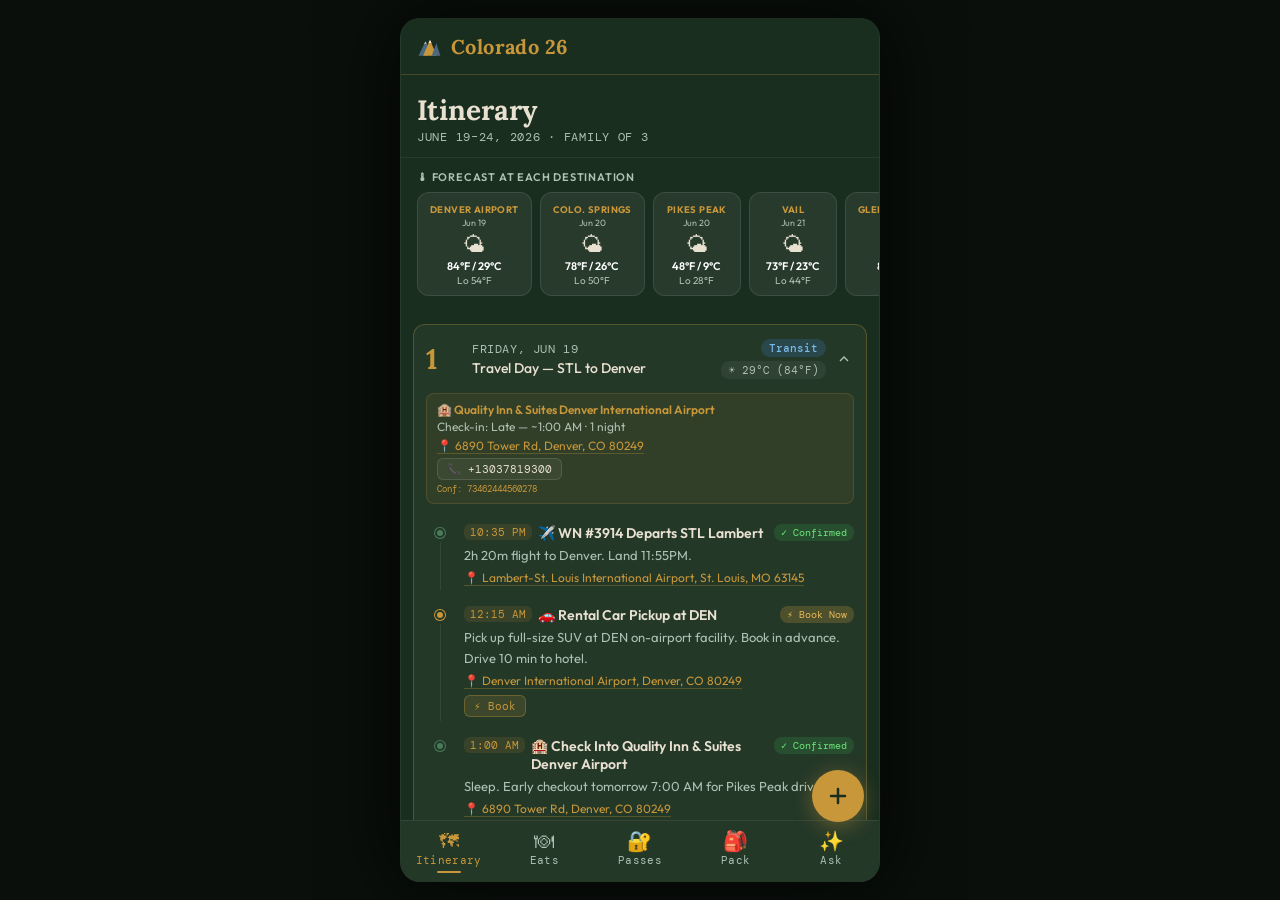
==== docs/index.html @ 9111263e "fix: Ask send, FAB on Ask tab, destination weather strip - setupAskEventListeners: replace null ask-" ====
<!DOCTYPE html>
<html lang="en">
<head>
  <meta charset="UTF-8">
  <meta name="viewport" content="width=device-width, initial-scale=1.0, maximum-scale=1.0, user-scalable=no">
  <meta name="apple-mobile-web-app-capable" content="yes">
  <meta name="apple-mobile-web-app-status-bar-style" content="black-translucent">
  <meta name="apple-mobile-web-app-title" content="Colorado 26">
  <link rel="apple-touch-icon" href="./icons/icon-192.png">
  <meta name="application-name" content="Colorado 26">
  <meta name="mobile-web-app-capable" content="yes">
  <meta name="theme-color" content="#1a2e1f">
  <meta name="description" content="Colorado Family Trip 2026 — June 19-24">
  <link rel="manifest" href="./manifest.json">
  <link rel="icon" type="image/svg+xml" href="./icons/icon.svg">
  <link rel="preconnect" href="https://fonts.googleapis.com">
  <link rel="preconnect" href="https://fonts.gstatic.com" crossorigin>
  <link href="https://fonts.googleapis.com/css2?family=Lora:ital,wght@0,600;0,700;1,400&family=DM+Mono:ital,wght@0,400;0,500;1,400;1,500&family=Outfit:wght@300;400;500;600;700&display=swap" rel="stylesheet">
  <link rel="stylesheet" href="./styles.css">
  <title>Colorado 26</title>
</head>
<body>
  <div id="app">
    <!-- Header -->
    <header class="app-header">
      <div class="header-inner">
        <div class="header-brand">
          <svg width="26" height="22" viewBox="0 0 512 420" fill="none" xmlns="http://www.w3.org/2000/svg">
            <polygon points="30,400 165,120 260,280 200,400" fill="#4a6880"/>
            <polygon points="120,400 256,90 390,400" fill="#c8973a"/>
            <polygon points="290,400 380,155 460,400" fill="#4a6880"/>
            <polygon points="256,90 224,155 256,145 288,155" fill="#f5efe3"/>
            <polygon points="165,120 140,170 165,160 192,170" fill="#f5efe3" opacity="0.8"/>
          </svg>
          <span class="header-title">Colorado 26</span>
        </div>
        <div id="offline-indicator" class="offline-pill hidden">📡 Offline</div>
      </div>
    </header>

    <!-- Tab Panels -->
    <main class="main-content" id="main-content">
      <!-- Tab: Itinerary -->
      <section id="tab-itinerary" class="tab-panel active" role="tabpanel">
        <div class="tab-hero">
          <h1 class="tab-hero-title">Itinerary</h1>
          <p class="tab-hero-sub">June 19–24, 2026 · Family of 3</p>
        </div>
        <!-- Destination Weather Strip -->
        <div class="weather-strip-wrap">
          <p class="weather-strip-label">🌡 Forecast at Each Destination</p>
          <div class="weather-strip" id="weather-strip"></div>
        </div>
        <div id="itinerary-days" class="days-list"></div>
      </section>

      <!-- Tab: Eats & Activities -->
      <section id="tab-eats" class="tab-panel" role="tabpanel">
        <div class="tab-hero">
          <h1 class="tab-hero-title">Eats & Activities</h1>
          <p class="tab-hero-sub">Curated for vegetarian · Family of 3</p>
        </div>

        <!-- Sub-tab toggle -->
        <div class="subtab-bar">
          <button class="subtab-btn active" data-subtab="restaurants">🍽 Restaurants</button>
          <button class="subtab-btn" data-subtab="activities">🥾 Activities</button>
        </div>

        <!-- Sub-panel: Restaurants -->
        <div id="subtab-restaurants" class="subtab-panel">
          <div class="eats-controls">
            <div class="search-bar-wrap">
              <input type="search" id="eats-search" class="search-input" placeholder="Search restaurants…" autocomplete="off" autocorrect="off" spellcheck="false">
              <svg class="search-icon" width="16" height="16" viewBox="0 0 24 24" fill="none" stroke="currentColor" stroke-width="2"><circle cx="11" cy="11" r="8"/><path d="m21 21-4.35-4.35"/></svg>
            </div>
            <div class="filter-row" id="cuisine-filters">
              <button class="filter-chip active" data-filter="all">All</button>
              <button class="filter-chip" data-filter="indian">🍛 Indian</button>
              <button class="filter-chip" data-filter="mexican">🌮 Mexican</button>
              <button class="filter-chip" data-filter="pizza">🍕 Pizza/Italian</button>
              <button class="filter-chip" data-filter="thai">🍜 Thai</button>
              <button class="filter-chip" data-filter="cafe">☕ Cafes</button>
              <button class="filter-chip" data-filter="veg">🥗 Vegetarian</button>
            </div>
            <div class="filter-row" id="location-filters">
              <button class="filter-chip active" data-loc="all">All Locations</button>
              <button class="filter-chip" data-loc="denver">Denver</button>
              <button class="filter-chip" data-loc="csprings">Colo Springs</button>
              <button class="filter-chip" data-loc="glenwood">Glenwood</button>
              <button class="filter-chip" data-loc="aspen">Aspen</button>
              <button class="filter-chip" data-loc="vail">Vail</button>
              <button class="filter-chip" data-loc="closest">📍 Closest First</button>
            </div>
          </div>
          <div id="eats-list" class="eats-list"></div>
        </div>

        <!-- Sub-panel: Activities -->
        <div id="subtab-activities" class="subtab-panel hidden">
          <div class="eats-controls">
            <div class="search-bar-wrap">
              <input type="search" id="acts-search" class="search-input" placeholder="Search activities…" autocomplete="off" autocorrect="off" spellcheck="false">
              <svg class="search-icon" width="16" height="16" viewBox="0 0 24 24" fill="none" stroke="currentColor" stroke-width="2"><circle cx="11" cy="11" r="8"/><path d="m21 21-4.35-4.35"/></svg>
            </div>
            <div class="filter-row" id="acts-type-filters">
              <button class="filter-chip active" data-atype="all">All</button>
              <button class="filter-chip" data-atype="free">🆓 Free</button>
              <button class="filter-chip" data-atype="family">👨‍👩‍👧 Family</button>
              <button class="filter-chip" data-atype="hiking">🥾 Hiking</button>
              <button class="filter-chip" data-atype="water">💧 Water</button>
              <button class="filter-chip" data-atype="scenic">🏔 Scenic</button>
              <button class="filter-chip" data-atype="must-do">⭐ Must-Do</button>
            </div>
            <div class="filter-row" id="acts-loc-filters">
              <button class="filter-chip active" data-aloc="all">All Locations</button>
              <button class="filter-chip" data-aloc="denver">Denver</button>
              <button class="filter-chip" data-aloc="csprings">Colo Springs</button>
              <button class="filter-chip" data-aloc="glenwood">Glenwood</button>
              <button class="filter-chip" data-aloc="aspen">Aspen</button>
              <button class="filter-chip" data-aloc="vail">Vail</button>
            </div>
          </div>
          <div id="acts-list" class="eats-list"></div>
        </div>
      </section>

      <!-- Tab: Reservations -->
      <section id="tab-reservations" class="tab-panel" role="tabpanel">
        <div id="res-auth-screen" class="auth-screen">
          <div class="auth-card">
            <div class="auth-icon">🔐</div>
            <h2 class="auth-title">Passes & Reservations</h2>
            <p class="auth-sub">Protected with Face ID or PIN</p>
            <button id="btn-faceid" class="btn-auth btn-primary">
              <span class="btn-icon">👁</span> Unlock with Face ID
            </button>
            <button id="btn-show-pin" class="btn-auth btn-secondary">Use PIN instead</button>
          </div>
        </div>

        <div id="res-setup-screen" class="auth-screen hidden">
          <div class="auth-card">
            <div class="auth-icon">🔑</div>
            <h2 class="auth-title">Set Up Access</h2>
            <p class="auth-sub">Choose how to protect your reservations</p>
            <button id="btn-setup-faceid" class="btn-auth btn-primary">
              <span class="btn-icon">👁</span> Set Up Face ID / Biometrics
            </button>
            <div class="pin-setup-section">
              <p class="auth-sub" style="margin-top:16px">Or set a 6-digit PIN:</p>
              <div class="pin-display" id="setup-pin-display">
                <span class="pin-dot" data-i="0"></span>
                <span class="pin-dot" data-i="1"></span>
                <span class="pin-dot" data-i="2"></span>
                <span class="pin-dot" data-i="3"></span>
                <span class="pin-dot" data-i="4"></span>
                <span class="pin-dot" data-i="5"></span>
              </div>
              <div class="pin-pad" id="setup-pin-pad"></div>
            </div>
          </div>
        </div>

        <div id="res-pin-screen" class="auth-screen hidden">
          <div class="auth-card">
            <div class="auth-icon">🔢</div>
            <h2 class="auth-title">Enter PIN</h2>
            <p class="auth-sub" id="pin-error-msg"></p>
            <div class="pin-display" id="auth-pin-display">
              <span class="pin-dot" data-i="0"></span>
              <span class="pin-dot" data-i="1"></span>
              <span class="pin-dot" data-i="2"></span>
              <span class="pin-dot" data-i="3"></span>
              <span class="pin-dot" data-i="4"></span>
              <span class="pin-dot" data-i="5"></span>
            </div>
            <div class="pin-pad" id="auth-pin-pad"></div>
          </div>
        </div>

        <div id="res-content" class="hidden">
          <div class="tab-hero">
            <h1 class="tab-hero-title">Passes & Reservations</h1>
            <p class="tab-hero-sub">Tap a card to view · Tap 🔒 to lock</p>
          </div>
          <div class="res-header-actions">
            <button id="btn-lock" class="btn-lock">🔒 Lock</button>
          </div>
          <div id="reservations-list" class="res-list"></div>
        </div>
      </section>

      <!-- Tab: Ask (AI Trip Assistant) -->
      <section id="tab-ask" class="tab-panel" role="tabpanel">

        <!-- Chat Interface -->
        <div id="ask-chat" class="ask-chat" hidden>
          <div class="ask-chat-header">
            <div id="ask-context-pill" class="ask-context-pill"></div>
            <div class="ask-chat-actions">
              <button id="ask-clear-btn" class="ask-icon-btn" aria-label="Clear chat" title="Clear conversation">🗑</button>
            </div>
          </div>
          <div id="ask-messages" class="ask-messages" role="log" aria-live="polite" aria-label="Chat messages"></div>
          <div id="ask-suggestions" class="ask-suggestions"></div>
          <div class="ask-input-bar">
            <textarea
              id="ask-input"
              class="ask-textarea"
              placeholder="Ask anything about the trip…"
              rows="1"
              maxlength="500"
              aria-label="Message input"
            ></textarea>
            <button id="ask-send-btn" class="ask-send-btn" aria-label="Send message" disabled>
              <span class="ask-send-icon">↑</span>
            </button>
          </div>
        </div>
      </section>

      <!-- Tab: Packing -->
      <section id="tab-pack" class="tab-panel" role="tabpanel">
        <div class="tab-hero">
          <h1 class="tab-hero-title">Pack</h1>
          <p class="tab-hero-sub">Interactive packing checklist</p>
        </div>
        <div class="pack-progress-wrap">
          <div class="pack-progress-bar">
            <div class="pack-progress-fill" id="pack-progress-fill"></div>
          </div>
          <div class="pack-progress-label">
            <span id="pack-count">0</span> / <span id="pack-total">0</span> packed
            <button id="btn-reset-pack" class="btn-reset">Reset All</button>
          </div>
        </div>
        <div id="pack-categories" class="pack-categories"></div>
      </section>
    </main>

    <!-- Bottom Navigation -->
    <nav class="bottom-nav" role="navigation">
      <button class="nav-item active" data-tab="itinerary">
        <span class="nav-icon">🗺</span>
        <span class="nav-label">Itinerary</span>
      </button>
      <button class="nav-item" data-tab="eats">
        <span class="nav-icon">🍽</span>
        <span class="nav-label">Eats</span>
      </button>
      <button class="nav-item" data-tab="reservations">
        <span class="nav-icon">🔐</span>
        <span class="nav-label">Passes</span>
      </button>
      <button class="nav-item" data-tab="pack">
        <span class="nav-icon">🎒</span>
        <span class="nav-label">Pack</span>
      </button>
      <button class="nav-item" data-tab="ask">
        <span class="nav-icon">✨</span>
        <span class="nav-label">Ask</span>
      </button>
    </nav>

    <!-- FAB -->
    <button class="fab" id="fab-btn" aria-label="Add item">
      <svg width="24" height="24" viewBox="0 0 24 24" fill="none" stroke="currentColor" stroke-width="2.5" stroke-linecap="round"><line x1="12" y1="5" x2="12" y2="19"/><line x1="5" y1="12" x2="19" y2="12"/></svg>
    </button>
  </div>

  <!-- Modal: Add to Itinerary -->
  <div id="modal-add-itinerary" class="modal-overlay hidden" role="dialog" aria-modal="true">
    <div class="modal-sheet">
      <div class="modal-handle"></div>
      <h3 class="modal-title">Add to Itinerary</h3>
      <form id="form-add-itinerary" class="modal-form">
        <label class="form-label">Day
          <select class="form-input" id="add-day" required>
            <option value="1">Day 1 — Fri Jun 19</option>
            <option value="2">Day 2 — Sat Jun 20</option>
            <option value="3">Day 3 — Sun Jun 21</option>
            <option value="4">Day 4 — Mon Jun 22</option>
            <option value="5">Day 5 — Tue Jun 23</option>
            <option value="6">Day 6 — Wed Jun 24</option>
          </select>
        </label>
        <label class="form-label">Time
          <input type="time" class="form-input" id="add-time" required>
        </label>
        <label class="form-label">Activity Name
          <input type="text" class="form-input" id="add-title" placeholder="What are you doing?" required>
        </label>
        <label class="form-label">Description
          <textarea class="form-input" id="add-description" rows="2" placeholder="Details…"></textarea>
        </label>
        <label class="form-label">Address
          <input type="text" class="form-input" id="add-address" placeholder="Street, City, State">
        </label>
        <label class="form-label">Notes
          <input type="text" class="form-input" id="add-notes" placeholder="Tips, reminders…">
        </label>
        <label class="form-label">Status
          <select class="form-input" id="add-status">
            <option value="optional">Optional</option>
            <option value="confirmed">Confirmed</option>
            <option value="book-now">Book Now</option>
            <option value="free">Free Entry</option>
          </select>
        </label>
        <div class="form-actions">
          <button type="button" class="btn-cancel" id="btn-cancel-itinerary">Cancel</button>
          <button type="submit" class="btn-save">Add</button>
        </div>
      </form>
    </div>
  </div>

  <!-- Modal: Add to Eats -->
  <div id="modal-add-eats" class="modal-overlay hidden" role="dialog" aria-modal="true">
    <div class="modal-sheet">
      <div class="modal-handle"></div>
      <h3 class="modal-title">Add Restaurant or Activity</h3>
      <form id="form-add-eats" class="modal-form">
        <label class="form-label">Name
          <input type="text" class="form-input" id="eats-add-name" placeholder="Restaurant or activity name" required>
        </label>
        <label class="form-label">Type
          <select class="form-input" id="eats-add-type">
            <option value="restaurant">Restaurant</option>
            <option value="activity">Activity</option>
          </select>
        </label>
        <label class="form-label">Location / City
          <input type="text" class="form-input" id="eats-add-location" placeholder="e.g. Glenwood Springs">
        </label>
        <label class="form-label">Address
          <input type="text" class="form-input" id="eats-add-address" placeholder="Street address">
        </label>
        <label class="form-label">Note
          <textarea class="form-input" id="eats-add-note" rows="2" placeholder="What to order, tips…"></textarea>
        </label>
        <div class="form-actions">
          <button type="button" class="btn-cancel" id="btn-cancel-eats">Cancel</button>
          <button type="submit" class="btn-save">Add</button>
        </div>
      </form>
    </div>
  </div>

  <!-- Modal: Image Lightbox -->
  <div id="modal-lightbox" class="modal-overlay hidden" role="dialog" aria-modal="true">
    <div class="lightbox-inner">
      <button id="btn-close-lightbox" class="lightbox-close">✕</button>
      <img id="lightbox-img" src="" alt="Reservation confirmation" class="lightbox-img">
    </div>
  </div>

  <!-- Modal: PDF Ticket Viewer -->
  <div id="modal-pdf" class="modal-overlay hidden" role="dialog" aria-modal="true">
    <div class="lightbox-inner">
      <button id="btn-close-pdf" class="pdf-viewer-close">✕ Close &amp; return to app</button>
      <a id="pdf-frame-fallback" href="" target="_blank" rel="noopener" class="pdf-viewer-fallback">Open in browser ↗</a>
      <iframe id="pdf-frame" src="" class="pdf-frame" title="Ticket document"></iframe>
    </div>
  </div>

  <script src="./app.js"></script>
  <script>
    if ('serviceWorker' in navigator) {
      navigator.serviceWorker.register('./sw.js').catch(err => console.warn('SW:', err));
    }
  </script>
</body>
</html>
---- docs/styles.css ----
/* ── Design Tokens ── */
:root {
  --pine:      #1a2e1f;
  --pine2:     #243828;
  --forest:    #2e5235;
  --sage:      #4a7c5a;
  --gold:      #c8973a;
  --gold2:     #e8b85a;
  --cream:     #f5efe3;
  --warm:      #ede4d4;
  --mist:      #d4c9b4;
  --stone:     #a89c84;
  --red-flag:  #b84a35;
  --sky:       #3a6e9e;
  --text-dark: #1e1810;
  --text-lite: #e8e0d0;
  --sub-dark:  #847859;
  --sub-lite:  #aec1b3;

  --safe-t: env(safe-area-inset-top,    0px);
  --safe-b: env(safe-area-inset-bottom, 0px);
  --safe-l: env(safe-area-inset-left,   0px);
  --safe-r: env(safe-area-inset-right,  0px);

  --header-h: 56px;
  --nav-h: 62px;
  --radius: 12px;
  --radius-sm: 8px;
  --transition: 0.18s ease;
}

/* ── Reset ── */
*, *::before, *::after { box-sizing: border-box; margin: 0; padding: 0; }

html, body {
  height: 100%;
  overflow: hidden;
  -webkit-text-size-adjust: 100%;
}

body {
  font-family: 'Outfit', -apple-system, BlinkMacSystemFont, sans-serif;
  background: #0e1a10;
  color: var(--text-lite);
  overscroll-behavior: none;
  user-select: none;
  -webkit-font-smoothing: antialiased;
}

button, a, [role="button"] {
  -webkit-tap-highlight-color: transparent;
}

html { overscroll-behavior: none; overscroll-behavior-y: none; }

/* ── App Shell ── */
#app {
  display: flex;
  flex-direction: column;
  height: 100%;
  max-width: 480px;
  margin: 0 auto;
  position: relative;
  overflow: hidden;
  background: var(--pine);
}

/* ── Header ── */
.app-header {
  flex-shrink: 0;
  padding-top: var(--safe-t);
  min-height: calc(var(--header-h) + var(--safe-t));
  background: var(--pine);
  border-bottom: 1px solid rgba(200, 151, 58, 0.25);
  display: flex;
  align-items: flex-end;
  z-index: 30;
}

.header-inner {
  width: 100%;
  height: var(--header-h);
  display: flex;
  align-items: center;
  justify-content: space-between;
  padding: 0 16px;
}

.header-brand {
  display: flex;
  align-items: center;
  gap: 8px;
}

.header-title {
  font-family: 'Lora', serif;
  font-size: 20px;
  font-weight: 700;
  color: var(--gold);
  letter-spacing: 0.02em;
}

.offline-pill {
  font-family: 'DM Mono', monospace;
  font-size: 12px;
  background: rgba(200,151,58,0.18);
  color: var(--gold2);
  border: 1px solid rgba(200,151,58,0.35);
  padding: 3px 10px;
  border-radius: 20px;
}

/* ── Main Content ── */
.main-content {
  flex: 1;
  overflow-y: auto;
  overflow-x: hidden;
  -webkit-overflow-scrolling: touch;
  padding-bottom: calc(var(--nav-h) + var(--safe-b) + 16px);
  scroll-behavior: smooth;
}

/* ── Tab Panels ── */
.tab-panel {
  display: none;
  min-height: 100%;
}
.tab-panel.active { display: block; }

/* ── Tab Hero ── */
.tab-hero {
  padding: 20px 16px 12px;
  border-bottom: 1px solid rgba(255,255,255,0.06);
}

.tab-hero-title {
  font-family: 'Lora', serif;
  font-size: 28px;
  font-weight: 700;
  color: var(--text-lite);
  line-height: 1.1;
}

.tab-hero-sub {
  font-family: 'DM Mono', monospace;
  font-size: 12px;
  color: var(--sub-lite);
  margin-top: 3px;
  text-transform: uppercase;
  letter-spacing: 0.06em;
}

/* ── Bottom Navigation ── */
.bottom-nav {
  flex-shrink: 0;
  height: var(--nav-h);
  background: var(--pine2);
  border-top: 1px solid rgba(255,255,255,0.07);
  display: flex;
  align-items: flex-start;
  padding-top: 6px;
  position: relative;
  z-index: 20;
}

.bottom-nav::after {
  content: '';
  position: absolute;
  bottom: calc(-1 * var(--safe-b));
  left: 0;
  right: 0;
  height: var(--safe-b);
  background: var(--pine2);
}

.nav-item {
  flex: 1;
  display: flex;
  flex-direction: column;
  align-items: center;
  gap: 2px;
  background: none;
  border: none;
  cursor: pointer;
  padding: 4px 0;
  position: relative;
  color: var(--sub-lite);
  transition: color var(--transition);
}

.nav-item.active {
  color: var(--gold);
}

.nav-item.active::after {
  content: '';
  position: absolute;
  bottom: -2px;
  left: 50%;
  transform: translateX(-50%);
  width: 24px;
  height: 2px;
  background: var(--gold);
  border-radius: 2px;
}

.nav-icon {
  font-size: 20px;
  line-height: 1;
}

.nav-label {
  font-family: 'DM Mono', monospace;
  font-size: 11px;
  letter-spacing: 0.03em;
}

/* ── FAB ── */
.fab {
  position: fixed;
  bottom: calc(var(--nav-h) + var(--safe-b) + 16px);
  right: max(16px, calc(50vw - 240px + 16px));
  width: 52px;
  height: 52px;
  border-radius: 50%;
  background: var(--gold);
  color: var(--pine);
  border: none;
  cursor: pointer;
  display: flex;
  align-items: center;
  justify-content: center;
  box-shadow: 0 4px 20px rgba(200,151,58,0.4);
  z-index: 25;
  transition: transform var(--transition), box-shadow var(--transition);
}

.fab:active {
  transform: scale(0.93);
  box-shadow: 0 2px 10px rgba(200,151,58,0.3);
}

/* ── Destination Weather Strip ── */
.weather-strip-wrap {
  padding: 0 0 2px;
}
.weather-strip-label {
  font-size: 11px;
  font-weight: 600;
  text-transform: uppercase;
  letter-spacing: 0.8px;
  color: var(--sub-lite);
  padding: 12px 16px 4px;
  margin: 0;
}
.weather-strip {
  display: flex;
  gap: 8px;
  overflow-x: auto;
  padding: 4px 16px 14px;
  scrollbar-width: none;
  -ms-overflow-style: none;
}
.weather-strip::-webkit-scrollbar { display: none; }

.wspot-card {
  flex-shrink: 0;
  background: rgba(255,255,255,0.06);
  border: 1px solid rgba(255,255,255,0.1);
  border-radius: 12px;
  padding: 10px 12px 8px;
  min-width: 88px;
  text-align: center;
}
.wspot-name {
  font-size: 9.5px;
  font-weight: 700;
  color: var(--gold);
  text-transform: uppercase;
  letter-spacing: 0.4px;
  margin-bottom: 2px;
  white-space: nowrap;
}
.wspot-date {
  font-size: 9px;
  color: var(--sub-lite);
  margin-bottom: 5px;
}
.wspot-icon {
  font-size: 22px;
  display: block;
  margin-bottom: 4px;
  line-height: 1;
}
.wspot-hi {
  font-size: 11px;
  font-weight: 600;
  color: #fff;
}
.wspot-lo {
  font-size: 10px;
  color: var(--sub-lite);
  margin-top: 1px;
}

/* ── Day Cards (Itinerary) ── */
.days-list {
  padding: 12px 12px 0;
  display: flex;
  flex-direction: column;
  gap: 10px;
}

.day-card {
  background: var(--pine2);
  border: 1px solid rgba(255,255,255,0.07);
  border-radius: var(--radius);
  overflow: hidden;
  transition: border-color var(--transition);
}

.day-card.expanded {
  border-color: rgba(200,151,58,0.3);
}

.day-card-header {
  display: flex;
  align-items: center;
  gap: 10px;
  padding: 14px 14px 14px 12px;
  cursor: pointer;
  user-select: none;
  -webkit-tap-highlight-color: transparent;
}

.day-number {
  font-family: 'Lora', serif;
  font-size: 28px;
  font-weight: 700;
  color: var(--gold);
  min-width: 36px;
  line-height: 1;
}

.day-header-info {
  flex: 1;
  min-width: 0;
}

.day-date {
  font-family: 'DM Mono', monospace;
  font-size: 12px;
  color: var(--sub-lite);
  text-transform: uppercase;
  letter-spacing: 0.05em;
}

.day-title {
  font-size: 14px;
  font-weight: 500;
  color: var(--text-lite);
  margin-top: 2px;
  white-space: nowrap;
  overflow: hidden;
  text-overflow: ellipsis;
}

.day-header-right {
  display: flex;
  flex-direction: column;
  align-items: flex-end;
  gap: 4px;
  flex-shrink: 0;
}

.day-badge {
  font-family: 'DM Mono', monospace;
  font-size: 11px;
  padding: 2px 8px;
  border-radius: 10px;
  font-weight: 500;
  white-space: nowrap;
}

.badge-gold     { background: rgba(200,151,58,0.2); color: var(--gold2); }
.badge-forest   { background: rgba(46,82,53,0.5); color: #7ab87a; border: 1px solid rgba(74,124,90,0.3); }
.badge-sky      { background: rgba(58,110,158,0.3); color: #7ab8e8; }
.badge-red-flag { background: rgba(184,74,53,0.3); color: #e87a6a; }

.day-chevron {
  color: var(--sub-lite);
  transition: transform var(--transition);
  flex-shrink: 0;
}
.day-card.expanded .day-chevron { transform: rotate(180deg); }

.day-weather-chip {
  font-family: 'DM Mono', monospace;
  font-size: 11px;
  color: var(--sub-lite);
  background: rgba(255,255,255,0.05);
  padding: 2px 7px;
  border-radius: 8px;
}

.day-card-body {
  display: none;
  padding: 0 12px 14px;
}
.day-card.expanded .day-card-body { display: block; }

.day-hotel-strip {
  background: rgba(200,151,58,0.08);
  border: 1px solid rgba(200,151,58,0.18);
  border-radius: var(--radius-sm);
  padding: 8px 10px;
  margin-bottom: 12px;
  font-size: 12px;
}

.hotel-name { font-weight: 600; color: var(--gold); }
.hotel-meta { color: var(--sub-lite); margin-top: 2px; }
.hotel-notes { color: var(--sub-lite); font-size: 12px; margin-top: 3px; font-style: italic; }

/* ── Activity Timeline ── */
.timeline {
  display: flex;
  flex-direction: column;
  gap: 0;
}

.timeline-node {
  display: flex;
  gap: 10px;
  padding: 8px 0;
}

.timeline-left {
  display: flex;
  flex-direction: column;
  align-items: center;
  width: 28px;
  flex-shrink: 0;
}

.timeline-dot {
  width: 10px;
  height: 10px;
  border-radius: 50%;
  background: var(--sage);
  border: 2px solid var(--pine2);
  box-shadow: 0 0 0 1px var(--sage);
  flex-shrink: 0;
  margin-top: 4px;
}

.timeline-dot.dot-gold { background: var(--gold); box-shadow: 0 0 0 1px var(--gold); }
.timeline-dot.dot-sky  { background: var(--sky);  box-shadow: 0 0 0 1px var(--sky);  }
.timeline-dot.dot-red  { background: var(--red-flag); box-shadow: 0 0 0 1px var(--red-flag); }

.timeline-line {
  flex: 1;
  width: 1px;
  background: rgba(255,255,255,0.08);
  margin: 4px 0 0;
}

.timeline-content {
  flex: 1;
  min-width: 0;
  padding-bottom: 4px;
}

.activity-header {
  display: flex;
  align-items: flex-start;
  gap: 6px;
  margin-bottom: 3px;
}

.activity-time {
  font-family: 'DM Mono', monospace;
  font-size: 11px;
  color: var(--gold);
  background: rgba(200,151,58,0.12);
  padding: 1px 6px;
  border-radius: 6px;
  white-space: nowrap;
  flex-shrink: 0;
}

.activity-title {
  font-size: 14px;
  font-weight: 600;
  color: var(--text-lite);
  line-height: 1.3;
  flex: 1;
}

.activity-icon {
  font-size: 14px;
  flex-shrink: 0;
}

.activity-body {
  font-size: 13px;
  color: var(--sub-lite);
  line-height: 1.6;
  margin-top: 3px;
}

.activity-address {
  display: inline-flex;
  align-items: center;
  gap: 4px;
  margin-top: 4px;
  font-size: 12px;
  color: var(--gold);
  text-decoration: none;
  border-bottom: 1px solid rgba(200,151,58,0.3);
}

.activity-btns {
  display: flex;
  gap: 6px;
  margin-top: 6px;
  flex-wrap: wrap;
}

.btn-mini {
  font-family: 'DM Mono', monospace;
  font-size: 11px;
  padding: 3px 9px;
  border-radius: 6px;
  border: 1px solid rgba(255,255,255,0.12);
  background: rgba(255,255,255,0.05);
  color: var(--text-lite);
  cursor: pointer;
  text-decoration: none;
  display: inline-flex;
  align-items: center;
  gap: 3px;
}

.btn-mini.gold {
  background: rgba(200,151,58,0.15);
  border-color: rgba(200,151,58,0.35);
  color: var(--gold);
}

/* ── Status Chips ── */
.status-chip {
  font-family: 'DM Mono', monospace;
  font-size: 10px;
  padding: 2px 7px;
  border-radius: 8px;
  white-space: nowrap;
  display: inline-block;
  cursor: default;
}

.status-confirmed  { background: rgba(50,180,80,0.18);  color: #6de87a; }
.status-book-now   { background: rgba(200,151,58,0.25); color: var(--gold2); cursor: pointer; }
.status-optional   { background: rgba(255,255,255,0.07); color: var(--sub-lite); }
.status-free       { background: rgba(58,110,158,0.2);  color: #7ab8e8; }
.status-included   { background: rgba(50,180,80,0.12);  color: #6de87a; }

/* ── Drive Connector ── */
.drive-connector {
  display: flex;
  align-items: center;
  gap: 6px;
  padding: 6px 0 6px 38px;
  font-family: 'DM Mono', monospace;
  font-size: 11px;
  color: var(--sub-lite);
}

.drive-connector::before {
  content: '';
  flex: 0 0 auto;
  width: 28px;
  height: 1px;
  border-top: 1px dashed rgba(255,255,255,0.15);
}

.drive-connector-text {
  background: rgba(255,255,255,0.04);
  border: 1px dashed rgba(255,255,255,0.1);
  padding: 3px 10px;
  border-radius: 20px;
  white-space: nowrap;
}

/* ── Activity Flags ── */
.activity-flag {
  display: flex;
  gap: 6px;
  margin-top: 6px;
  padding: 6px 8px;
  border-radius: var(--radius-sm);
  font-size: 12px;
  line-height: 1.5;
}

.flag-critical { background: rgba(184,74,53,0.15); border-left: 2px solid var(--red-flag); color: #f0a090; }
.flag-warning  { background: rgba(200,151,58,0.12); border-left: 2px solid var(--gold);     color: var(--gold2); }
.flag-info     { background: rgba(58,110,158,0.15); border-left: 2px solid var(--sky);      color: #7ab8e8; }

/* ── Activity Tips ── */
.activity-tips {
  margin-top: 6px;
  padding: 0;
  list-style: none;
  display: flex;
  flex-direction: column;
  gap: 2px;
}

.activity-tips li {
  font-size: 12px;
  color: var(--sub-lite);
  padding-left: 12px;
  position: relative;
}

.activity-tips li::before {
  content: '·';
  position: absolute;
  left: 3px;
  color: var(--gold);
}

/* ── User-added tag ── */
.user-added-tag {
  font-family: 'DM Mono', monospace;
  font-size: 10px;
  color: var(--gold);
  background: rgba(200,151,58,0.12);
  border: 1px solid rgba(200,151,58,0.25);
  padding: 1px 6px;
  border-radius: 6px;
  display: inline-block;
  margin-left: 4px;
  vertical-align: middle;
}

/* ── Sub-tabs (Eats & Activities) ── */
.subtab-bar {
  display: flex;
  gap: 0;
  padding: 0 12px;
  border-bottom: 1px solid rgba(255,255,255,0.07);
  background: var(--pine);
  position: sticky;
  top: 0;
  z-index: 10;
}

.subtab-btn {
  flex: 1;
  padding: 11px 8px 10px;
  background: none;
  border: none;
  border-bottom: 2px solid transparent;
  font-family: 'Outfit', sans-serif;
  font-size: 13px;
  font-weight: 500;
  color: var(--sub-lite);
  cursor: pointer;
  display: flex;
  align-items: center;
  justify-content: center;
  gap: 6px;
  transition: color var(--transition), border-color var(--transition);
  margin-bottom: -1px;
}

.subtab-btn.active {
  color: var(--gold);
  border-bottom-color: var(--gold);
}

.subtab-panel {
  /* each sub-panel fills available width */
}

.subtab-panel.hidden { display: none; }

/* ── Eats Tab ── */
.eats-controls {
  padding: 12px 12px 0;
  display: flex;
  flex-direction: column;
  gap: 8px;
}

.search-bar-wrap {
  position: relative;
}

.search-input {
  width: 100%;
  background: var(--pine2);
  border: 1px solid rgba(255,255,255,0.1);
  border-radius: var(--radius-sm);
  padding: 10px 12px 10px 36px;
  color: var(--text-lite);
  font-family: 'Outfit', sans-serif;
  font-size: 14px;
  outline: none;
  user-select: text;
}

.search-input::placeholder { color: var(--sub-lite); }
.search-input:focus { border-color: rgba(200,151,58,0.4); }

.search-icon {
  position: absolute;
  left: 11px;
  top: 50%;
  transform: translateY(-50%);
  color: var(--sub-lite);
  pointer-events: none;
}

.filter-row {
  display: flex;
  gap: 6px;
  overflow-x: auto;
  padding-bottom: 2px;
  scrollbar-width: none;
  -ms-overflow-style: none;
}
.filter-row::-webkit-scrollbar { display: none; }

.filter-chip {
  font-family: 'DM Mono', monospace;
  font-size: 12px;
  padding: 5px 12px;
  border-radius: 20px;
  border: 1px solid rgba(255,255,255,0.1);
  background: rgba(255,255,255,0.04);
  color: var(--sub-lite);
  cursor: pointer;
  white-space: nowrap;
  flex-shrink: 0;
  transition: all var(--transition);
}

.filter-chip.active {
  background: rgba(200,151,58,0.18);
  border-color: rgba(200,151,58,0.4);
  color: var(--gold);
}

.eats-list {
  padding: 12px;
  display: flex;
  flex-direction: column;
  gap: 10px;
}

.eats-card {
  background: var(--pine2);
  border: 1px solid rgba(255,255,255,0.07);
  border-radius: var(--radius);
  padding: 14px;
}

.eats-card-top {
  display: flex;
  align-items: flex-start;
  gap: 8px;
  margin-bottom: 6px;
}

.eats-tags {
  display: flex;
  gap: 5px;
  flex-wrap: wrap;
  flex: 1;
}

.eats-tag {
  font-family: 'DM Mono', monospace;
  font-size: 10px;
  padding: 2px 7px;
  border-radius: 8px;
  background: rgba(74,124,90,0.2);
  color: #7ab87a;
  border: 1px solid rgba(74,124,90,0.3);
  text-transform: uppercase;
  letter-spacing: 0.04em;
}

.eats-tag.tag-activity {
  background: rgba(58,110,158,0.2);
  color: #7ab8e8;
  border-color: rgba(58,110,158,0.3);
}

.eats-tag.tag-veg {
  background: rgba(50,180,80,0.15);
  color: #6de87a;
  border-color: rgba(50,180,80,0.25);
}

.eats-name {
  font-size: 15px;
  font-weight: 600;
  color: var(--text-lite);
  margin-bottom: 3px;
}

.eats-price {
  font-family: 'DM Mono', monospace;
  font-size: 12px;
  color: var(--sub-lite);
  flex-shrink: 0;
}

.eats-meta {
  font-size: 12px;
  color: var(--sub-lite);
  line-height: 1.5;
}

.eats-address-link {
  color: var(--gold);
  text-decoration: none;
  border-bottom: 1px solid rgba(200,151,58,0.3);
  font-size: 12px;
  display: inline-block;
  margin-top: 3px;
}

.eats-note {
  font-size: 12px;
  color: var(--sub-lite);
  margin-top: 5px;
  line-height: 1.5;
  font-style: italic;
}

.eats-dishes {
  margin-top: 5px;
  font-size: 12px;
  color: var(--stone);
}

.eats-dishes strong {
  color: var(--sub-lite);
  font-weight: 500;
}

.eats-btns {
  display: flex;
  gap: 6px;
  margin-top: 8px;
  flex-wrap: wrap;
}

.eats-distance {
  font-family: 'DM Mono', monospace;
  font-size: 11px;
  color: var(--sub-lite);
  background: rgba(255,255,255,0.04);
  padding: 2px 7px;
  border-radius: 8px;
}

.eats-day-badge {
  font-family: 'DM Mono', monospace;
  font-size: 10px;
  padding: 2px 7px;
  border-radius: 8px;
  background: rgba(255,255,255,0.05);
  color: var(--stone);
  white-space: nowrap;
}

.eats-empty {
  text-align: center;
  padding: 40px 20px;
  color: var(--sub-lite);
  font-size: 14px;
}

/* ── Reservations ── */
.auth-screen {
  display: flex;
  align-items: center;
  justify-content: center;
  min-height: 70vh;
  padding: 20px;
}

.auth-card {
  background: var(--pine2);
  border: 1px solid rgba(255,255,255,0.08);
  border-radius: 16px;
  padding: 28px 24px;
  text-align: center;
  width: 100%;
  max-width: 300px;
}

.auth-icon { font-size: 40px; margin-bottom: 12px; }

.auth-title {
  font-family: 'Lora', serif;
  font-size: 22px;
  font-weight: 700;
  color: var(--text-lite);
  margin-bottom: 6px;
}

.auth-sub {
  font-size: 13px;
  color: var(--sub-lite);
  margin-bottom: 16px;
}

.btn-auth {
  width: 100%;
  padding: 13px 16px;
  border-radius: var(--radius-sm);
  border: none;
  font-family: 'Outfit', sans-serif;
  font-size: 14px;
  font-weight: 500;
  cursor: pointer;
  display: flex;
  align-items: center;
  justify-content: center;
  gap: 8px;
  transition: opacity var(--transition);
  margin-bottom: 8px;
}

.btn-auth:active { opacity: 0.8; }

.btn-primary {
  background: var(--gold);
  color: var(--pine);
}

.btn-secondary {
  background: rgba(255,255,255,0.07);
  color: var(--text-lite);
  border: 1px solid rgba(255,255,255,0.1);
}

/* ── PIN Pad ── */
.pin-display {
  display: flex;
  gap: 10px;
  justify-content: center;
  margin: 16px 0 20px;
}

.pin-dot {
  width: 14px;
  height: 14px;
  border-radius: 50%;
  border: 2px solid rgba(255,255,255,0.2);
  background: transparent;
  transition: all 0.15s;
}

.pin-dot.filled {
  background: var(--gold);
  border-color: var(--gold);
}

.pin-dot.error {
  border-color: var(--red-flag);
  background: var(--red-flag);
}

.pin-pad {
  display: grid;
  grid-template-columns: repeat(3, 1fr);
  gap: 8px;
  max-width: 220px;
  margin: 0 auto;
}

.pin-key {
  aspect-ratio: 1;
  border-radius: 50%;
  background: rgba(255,255,255,0.07);
  border: 1px solid rgba(255,255,255,0.1);
  color: var(--text-lite);
  font-family: 'DM Mono', monospace;
  font-size: 18px;
  cursor: pointer;
  display: flex;
  align-items: center;
  justify-content: center;
  transition: background var(--transition);
}

.pin-key:active { background: rgba(200,151,58,0.25); }
.pin-key.del { font-size: 14px; }
.pin-key.empty { background: transparent; border-color: transparent; pointer-events: none; }

#pin-error-msg {
  color: #f0a090;
  min-height: 16px;
  font-size: 12px;
}

/* ── Reservation Content ── */
.res-header-actions {
  display: flex;
  justify-content: flex-end;
  padding: 8px 16px 0;
}

.btn-lock {
  font-family: 'DM Mono', monospace;
  font-size: 12px;
  background: rgba(255,255,255,0.06);
  border: 1px solid rgba(255,255,255,0.1);
  color: var(--sub-lite);
  padding: 5px 12px;
  border-radius: 8px;
  cursor: pointer;
}

.res-list {
  padding: 12px;
  display: flex;
  flex-direction: column;
  gap: 10px;
}

.res-card {
  background: var(--pine2);
  border: 1px solid rgba(255,255,255,0.08);
  border-radius: var(--radius);
  padding: 14px;
}

.res-card-top {
  display: flex;
  align-items: flex-start;
  gap: 8px;
  margin-bottom: 6px;
}

.res-category {
  font-family: 'DM Mono', monospace;
  font-size: 10px;
  padding: 2px 8px;
  border-radius: 8px;
  background: rgba(74,124,90,0.2);
  color: #7ab87a;
  border: 1px solid rgba(74,124,90,0.25);
  text-transform: uppercase;
  letter-spacing: 0.05em;
}

.res-title {
  font-size: 15px;
  font-weight: 600;
  color: var(--text-lite);
  flex: 1;
}

.res-ref {
  font-family: 'DM Mono', monospace;
  font-size: 11px;
  color: var(--sub-lite);
  margin-top: 3px;
}

.res-date {
  font-family: 'DM Mono', monospace;
  font-size: 12px;
  color: var(--gold);
  margin-top: 4px;
}

.res-img-thumb {
  width: 100%;
  border-radius: var(--radius-sm);
  margin-top: 8px;
  cursor: pointer;
  max-height: 160px;
  object-fit: cover;
}

.res-upload-btn {
  margin-top: 8px;
  width: 100%;
  padding: 10px;
  background: rgba(255,255,255,0.04);
  border: 1px dashed rgba(255,255,255,0.15);
  border-radius: var(--radius-sm);
  color: var(--sub-lite);
  font-size: 12px;
  cursor: pointer;
  text-align: center;
}

.res-upload-input {
  display: none;
}

.res-btns {
  display: flex;
  gap: 6px;
  margin-top: 8px;
}

/* ── Packing ── */
.pack-progress-wrap {
  padding: 12px 16px 8px;
  border-bottom: 1px solid rgba(255,255,255,0.06);
}

.pack-progress-bar {
  height: 4px;
  background: rgba(255,255,255,0.08);
  border-radius: 4px;
  overflow: hidden;
  margin-bottom: 6px;
}

.pack-progress-fill {
  height: 100%;
  background: var(--gold);
  border-radius: 4px;
  transition: width 0.3s ease;
  width: 0%;
}

.pack-progress-label {
  display: flex;
  align-items: center;
  justify-content: space-between;
  font-family: 'DM Mono', monospace;
  font-size: 12px;
  color: var(--sub-lite);
}

.btn-reset {
  font-family: 'DM Mono', monospace;
  font-size: 11px;
  background: rgba(184,74,53,0.15);
  border: 1px solid rgba(184,74,53,0.25);
  color: #e87a6a;
  padding: 3px 10px;
  border-radius: 6px;
  cursor: pointer;
}

.pack-categories {
  padding: 8px 12px 0;
  display: flex;
  flex-direction: column;
  gap: 8px;
}

.pack-category {
  background: var(--pine2);
  border: 1px solid rgba(255,255,255,0.07);
  border-radius: var(--radius);
  overflow: hidden;
}

.pack-cat-header {
  display: flex;
  align-items: center;
  gap: 8px;
  padding: 12px 14px;
  cursor: pointer;
  user-select: none;
}

.pack-cat-icon { font-size: 18px; }

.pack-cat-name {
  flex: 1;
  font-weight: 600;
  font-size: 14px;
  color: var(--text-lite);
}

.pack-cat-count {
  font-family: 'DM Mono', monospace;
  font-size: 11px;
  color: var(--sub-lite);
}

.pack-cat-chevron {
  color: var(--sub-lite);
  transition: transform var(--transition);
}

.pack-category.expanded .pack-cat-chevron { transform: rotate(180deg); }

.pack-items-list {
  display: none;
  padding: 0 12px 10px;
  border-top: 1px solid rgba(255,255,255,0.05);
}

.pack-category.expanded .pack-items-list { display: block; }

.pack-item {
  display: flex;
  align-items: flex-start;
  gap: 10px;
  padding: 8px 2px;
  border-bottom: 1px solid rgba(255,255,255,0.04);
  cursor: pointer;
}

.pack-item:last-child { border-bottom: none; }

.pack-checkbox {
  width: 18px;
  height: 18px;
  border-radius: 4px;
  border: 1.5px solid rgba(255,255,255,0.2);
  flex-shrink: 0;
  display: flex;
  align-items: center;
  justify-content: center;
  margin-top: 1px;
  transition: all var(--transition);
}

.pack-item.checked .pack-checkbox {
  background: var(--gold);
  border-color: var(--gold);
}

.pack-item-text {
  font-size: 14px;
  color: var(--text-lite);
  line-height: 1.5;
  transition: all var(--transition);
  user-select: text;
}

.pack-item.checked .pack-item-text {
  color: var(--sub-lite);
  text-decoration: line-through;
  text-decoration-color: rgba(200,151,58,0.5);
}

.pack-item-user {
  font-family: 'DM Mono', monospace;
  font-size: 10px;
  color: var(--gold);
  background: rgba(200,151,58,0.1);
  padding: 1px 5px;
  border-radius: 4px;
  flex-shrink: 0;
  margin-top: 3px;
}

/* ── Modals ── */
.modal-overlay {
  position: fixed;
  inset: 0;
  z-index: 100;
  background: rgba(0,0,0,0.7);
  display: flex;
  align-items: flex-end;
  backdrop-filter: blur(4px);
  -webkit-backdrop-filter: blur(4px);
}

.modal-sheet {
  background: var(--pine2);
  border-top: 1px solid rgba(255,255,255,0.1);
  border-radius: 20px 20px 0 0;
  width: 100%;
  max-width: 480px;
  margin: 0 auto;
  padding: 16px 20px calc(20px + var(--safe-b));
  max-height: 90vh;
  overflow-y: auto;
  animation: slideUp 0.25s ease;
}

@keyframes slideUp {
  from { transform: translateY(100%); }
  to   { transform: translateY(0); }
}

.modal-handle {
  width: 36px;
  height: 4px;
  background: rgba(255,255,255,0.15);
  border-radius: 2px;
  margin: 0 auto 16px;
}

.modal-title {
  font-family: 'Lora', serif;
  font-size: 20px;
  font-weight: 700;
  color: var(--text-lite);
  margin-bottom: 16px;
}

.modal-form {
  display: flex;
  flex-direction: column;
  gap: 12px;
}

.form-label {
  display: flex;
  flex-direction: column;
  gap: 5px;
  font-size: 12px;
  font-weight: 500;
  color: var(--sub-lite);
  text-transform: uppercase;
  letter-spacing: 0.04em;
  font-family: 'DM Mono', monospace;
}

.form-input {
  background: rgba(255,255,255,0.05);
  border: 1px solid rgba(255,255,255,0.1);
  border-radius: var(--radius-sm);
  padding: 10px 12px;
  color: var(--text-lite);
  font-family: 'Outfit', sans-serif;
  font-size: 14px;
  outline: none;
  width: 100%;
  user-select: text;
}

.form-input:focus { border-color: rgba(200,151,58,0.4); }

textarea.form-input { resize: none; }

select.form-input option { background: var(--pine2); }

.form-actions {
  display: flex;
  gap: 8px;
  padding-top: 4px;
}

.btn-cancel, .btn-save {
  flex: 1;
  padding: 12px;
  border-radius: var(--radius-sm);
  border: none;
  font-family: 'Outfit', sans-serif;
  font-size: 14px;
  font-weight: 500;
  cursor: pointer;
}

.btn-cancel {
  background: rgba(255,255,255,0.07);
  color: var(--sub-lite);
  border: 1px solid rgba(255,255,255,0.1);
}

.btn-save {
  background: var(--gold);
  color: var(--pine);
}

/* ── Lightbox ── */
.lightbox-inner {
  position: relative;
  width: 100%;
  height: 100%;
  display: flex;
  align-items: center;
  justify-content: center;
  padding: 20px;
}

.lightbox-img {
  max-width: 100%;
  max-height: 90vh;
  border-radius: var(--radius);
  object-fit: contain;
}

.lightbox-close {
  position: absolute;
  top: 20px;
  right: 20px;
  width: 36px;
  height: 36px;
  border-radius: 50%;
  background: rgba(0,0,0,0.6);
  color: white;
  border: none;
  font-size: 16px;
  cursor: pointer;
  display: flex;
  align-items: center;
  justify-content: center;
}

/* ── PDF Viewer ── */
.pdf-frame {
  width: 100%;
  height: 100%;
  border: none;
  border-radius: var(--radius);
  background: white;
}

.pdf-viewer-close {
  position: absolute;
  top: 20px;
  right: 20px;
  z-index: 5;
  padding: 9px 16px;
  border-radius: 20px;
  background: rgba(0,0,0,0.7);
  color: white;
  border: none;
  font-family: 'DM Mono', monospace;
  font-size: 12px;
  cursor: pointer;
  display: flex;
  align-items: center;
  gap: 6px;
  white-space: nowrap;
}

.pdf-viewer-fallback {
  position: absolute;
  top: 20px;
  left: 20px;
  z-index: 5;
  padding: 9px 14px;
  border-radius: 20px;
  background: rgba(0,0,0,0.7);
  color: var(--gold2);
  font-family: 'DM Mono', monospace;
  font-size: 12px;
  text-decoration: none;
  white-space: nowrap;
}

/* ── Utilities ── */
.hidden { display: none !important; }

.weather-loading {
  font-family: 'DM Mono', monospace;
  font-size: 11px;
  color: var(--sub-lite);
  animation: pulse 1.5s ease infinite;
}

@keyframes pulse {
  0%, 100% { opacity: 0.5; }
  50%       { opacity: 1; }
}

/* ── Desktop centering ── */
@media (min-width: 481px) {
  body { background: #0a0f0b; }
  #app {
    border-left:  1px solid rgba(255,255,255,0.06);
    border-right: 1px solid rgba(255,255,255,0.06);
    box-shadow: 0 0 80px rgba(0,0,0,0.8);
  }
  .fab {
    right: calc(50vw - 240px + 16px);
  }
}

@media (min-width: 900px) {
  body {
    display: flex;
    align-items: center;
    justify-content: center;
  }
  #app {
    height: min(900px, 96vh);
    border-radius: 20px;
    overflow: hidden;
  }
}

/* ── Ask Tab Layout ── */
#tab-ask.active {
  display: flex;
  flex-direction: column;
  height: 100%;
  overflow: hidden;
}

/* ── Setup Screen ── */
.ask-setup {
  flex: 1;
  overflow-y: auto;
  display: flex;
  align-items: center;
  justify-content: center;
  padding: 24px 20px;
}
.ask-setup-inner {
  max-width: 360px;
  width: 100%;
  text-align: center;
}
.ask-setup-icon { font-size: 40px; margin-bottom: 12px; }
.ask-setup-title {
  font-family: 'Lora', serif;
  font-size: 26px;
  font-weight: 700;
  color: #fff;
  margin-bottom: 10px;
}
.ask-setup-desc {
  font-size: 13px;
  color: var(--sub-lite);
  line-height: 1.6;
  margin-bottom: 20px;
}
.ask-key-input-wrap { position: relative; margin-bottom: 12px; }
.ask-key-input {
  width: 100%;
  background: rgba(255,255,255,0.07);
  border: 1px solid rgba(255,255,255,0.15);
  border-radius: 10px;
  padding: 12px 44px 12px 14px;
  font-size: 13px;
  color: #fff;
  font-family: 'DM Mono', monospace;
  outline: none;
  -webkit-tap-highlight-color: transparent;
}
.ask-key-input:focus { border-color: var(--gold); }
.ask-key-toggle {
  position: absolute;
  right: 10px;
  top: 50%;
  transform: translateY(-50%);
  background: none;
  border: none;
  cursor: pointer;
  font-size: 16px;
  padding: 4px;
  -webkit-tap-highlight-color: transparent;
}
.ask-key-btn {
  width: 100%;
  background: var(--gold);
  color: var(--pine);
  border: none;
  border-radius: 10px;
  padding: 13px;
  font-size: 14px;
  font-weight: 600;
  cursor: pointer;
  font-family: 'Outfit', sans-serif;
  margin-bottom: 10px;
  -webkit-tap-highlight-color: transparent;
}
.ask-key-note { font-size: 11px; color: var(--sub-lite); }

/* ── Chat Interface ── */
.ask-chat {
  flex: 1;
  display: flex;
  flex-direction: column;
  overflow: hidden;
  min-height: 0; /* required for flex children to shrink correctly */
}
.ask-chat-header {
  display: flex;
  align-items: center;
  justify-content: space-between;
  padding: 8px 14px;
  border-bottom: 1px solid rgba(255,255,255,0.07);
  flex-shrink: 0;
}
.ask-context-pill {
  font-family: 'DM Mono', monospace;
  font-size: 10px;
  letter-spacing: 1px;
  color: var(--gold);
  background: rgba(200,151,58,0.1);
  border: 1px solid rgba(200,151,58,0.25);
  border-radius: 20px;
  padding: 4px 10px;
  text-transform: uppercase;
}
.ask-chat-actions { display: flex; gap: 6px; }
.ask-icon-btn {
  background: rgba(255,255,255,0.06);
  border: 1px solid rgba(255,255,255,0.1);
  border-radius: 8px;
  padding: 5px 8px;
  font-size: 14px;
  cursor: pointer;
  -webkit-tap-highlight-color: transparent;
}

/* Message list — flex:1 fills remaining space between header and suggestions/input */
.ask-messages {
  flex: 1;
  overflow-y: auto;
  -webkit-overflow-scrolling: touch;
  padding: 12px 14px 16px;
  display: flex;
  flex-direction: column;
  gap: 10px;
}
.ask-msg {
  max-width: 88%;
  padding: 10px 13px;
  border-radius: 14px;
  font-size: 13.5px;
  line-height: 1.6;
  word-break: break-word;
}
.ask-msg.user {
  align-self: flex-end;
  background: var(--gold);
  color: var(--pine);
  border-bottom-right-radius: 4px;
  font-weight: 500;
}
.ask-msg.assistant {
  align-self: flex-start;
  background: rgba(255,255,255,0.08);
  color: var(--text-lite);
  border-bottom-left-radius: 4px;
}
.ask-msg.assistant.streaming::after {
  content: '▋';
  animation: blink 0.8s infinite;
  color: var(--gold);
}
@keyframes blink {
  0%, 100% { opacity: 1; }
  50% { opacity: 0; }
}
.ask-msg.error {
  align-self: flex-start;
  background: rgba(184,74,53,0.15);
  border: 1px solid rgba(184,74,53,0.3);
  color: #e8a090;
  font-size: 12.5px;
}
.ask-welcome {
  align-self: flex-start;
  background: rgba(255,255,255,0.05);
  border: 1px solid rgba(200,151,58,0.2);
  border-radius: 14px;
  padding: 12px 14px;
  font-size: 13px;
  color: var(--sub-lite);
  line-height: 1.6;
  max-width: 95%;
}
.ask-welcome strong { color: var(--gold); font-weight: 600; }

/* Suggestions — sits above input bar, wraps chips horizontally */
.ask-suggestions {
  padding: 4px 14px 6px;
  display: flex;
  flex-direction: row;
  flex-wrap: wrap;
  gap: 6px;
  flex-shrink: 0;
  overflow: hidden;
}
.ask-suggestion-chip {
  background: rgba(255,255,255,0.06);
  border: 1px solid rgba(255,255,255,0.12);
  border-radius: 20px;
  padding: 6px 12px;
  font-size: 12px;
  color: var(--text-lite);
  cursor: pointer;
  white-space: nowrap;
  -webkit-tap-highlight-color: transparent;
  transition: background 0.15s;
}
.ask-suggestion-chip:active {
  background: rgba(200,151,58,0.15);
  border-color: rgba(200,151,58,0.4);
}

/* Input bar — flex item at the bottom of .ask-chat column, no absolute positioning */
.ask-input-bar {
  flex-shrink: 0;
  display: flex;
  align-items: flex-end;
  gap: 8px;
  padding: 8px 14px;
  padding-bottom: calc(8px + var(--safe-b, 0px));
  background: var(--pine);
  border-top: 1px solid rgba(255,255,255,0.08);
}
.ask-textarea {
  flex: 1;
  background: rgba(255,255,255,0.08);
  border: 1px solid rgba(255,255,255,0.14);
  border-radius: 20px;
  padding: 10px 14px;
  font-size: 14px;
  color: #fff;
  font-family: 'Outfit', sans-serif;
  outline: none;
  resize: none;
  overflow-y: hidden;
  max-height: 100px;
  line-height: 1.5;
  -webkit-tap-highlight-color: transparent;
}
.ask-textarea:focus { border-color: var(--gold); }
.ask-textarea::placeholder { color: rgba(255,255,255,0.3); }
.ask-send-btn {
  width: 38px;
  height: 38px;
  border-radius: 50%;
  background: var(--gold);
  border: none;
  cursor: pointer;
  display: flex;
  align-items: center;
  justify-content: center;
  flex-shrink: 0;
  transition: opacity 0.15s, transform 0.1s;
  -webkit-tap-highlight-color: transparent;
}
.ask-send-btn:disabled { opacity: 0.35; cursor: not-allowed; }
.ask-send-btn:not(:disabled):active { transform: scale(0.93); }
.ask-send-icon { font-size: 18px; font-weight: 700; color: var(--pine); line-height: 1; }

/* Loading dots */
.ask-loading-dots { display: inline-flex; gap: 4px; padding: 4px 0; }
.ask-loading-dots span {
  width: 6px; height: 6px;
  border-radius: 50%;
  background: var(--gold);
  animation: dotPulse 1.2s infinite;
}
.ask-loading-dots span:nth-child(2) { animation-delay: 0.2s; }
.ask-loading-dots span:nth-child(3) { animation-delay: 0.4s; }
@keyframes dotPulse {
  0%, 80%, 100% { opacity: 0.2; transform: scale(0.8); }
  40% { opacity: 1; transform: scale(1); }
}

/* Assistant message markdown */
.ask-msg.assistant ul { padding-left: 18px; margin: 4px 0; }
.ask-msg.assistant li { margin-bottom: 2px; }
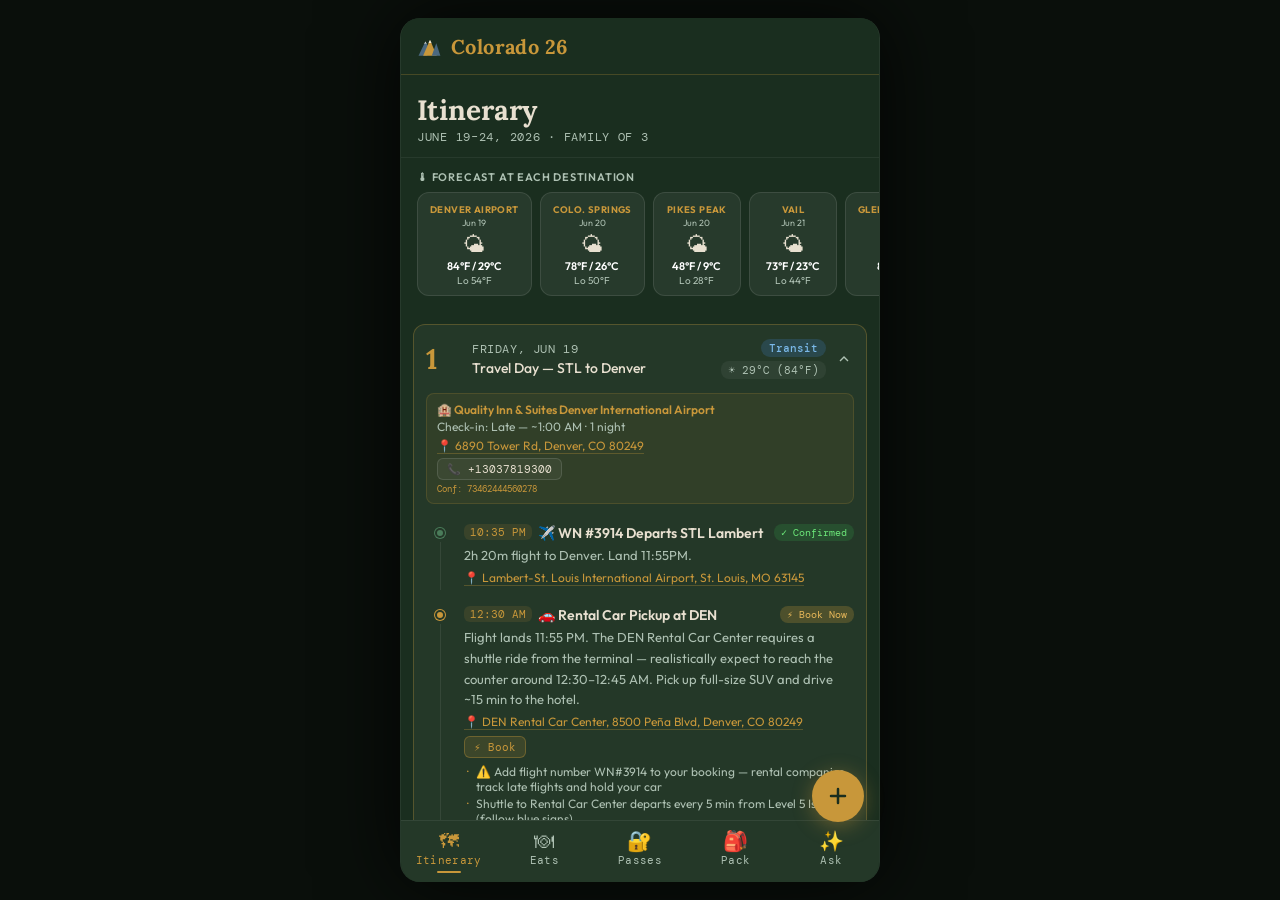
==== commit 5155d5d8: "Redesign Eats tab: visual grid, dual ratings, smart header" ====
--- a/docs/index.html
+++ b/docs/index.html
@@ -54,76 +54,64 @@
         <div id="itinerary-days" class="days-list"></div>
       </section>
 
-      <!-- Tab: Eats & Activities -->
+      <!-- Tab: Eats -->
       <section id="tab-eats" class="tab-panel" role="tabpanel">
-        <div class="tab-hero">
-          <h1 class="tab-hero-title">Eats & Activities</h1>
-          <p class="tab-hero-sub">Curated for vegetarian · Family of 3</p>
-        </div>
-
-        <!-- Sub-tab toggle -->
-        <div class="subtab-bar">
-          <button class="subtab-btn active" data-subtab="restaurants">🍽 Restaurants</button>
-          <button class="subtab-btn" data-subtab="activities">🥾 Activities</button>
-        </div>
-
-        <!-- Sub-panel: Restaurants -->
-        <div id="subtab-restaurants" class="subtab-panel">
-          <div class="eats-controls">
-            <div class="search-bar-wrap">
-              <input type="search" id="eats-search" class="search-input" placeholder="Search restaurants…" autocomplete="off" autocorrect="off" spellcheck="false">
-              <svg class="search-icon" width="16" height="16" viewBox="0 0 24 24" fill="none" stroke="currentColor" stroke-width="2"><circle cx="11" cy="11" r="8"/><path d="m21 21-4.35-4.35"/></svg>
+        <div class="eats-header">
+          <div class="eats-title-row">
+            <div>
+              <h2 class="eats-title">Restaurants</h2>
+              <p class="eats-subtitle">VEGETARIAN · FAMILY OF 3 · 59 PLACES</p>
             </div>
-            <div class="filter-row" id="cuisine-filters">
-              <button class="filter-chip active" data-filter="all">All</button>
-              <button class="filter-chip" data-filter="indian">🍛 Indian</button>
-              <button class="filter-chip" data-filter="mexican">🌮 Mexican</button>
-              <button class="filter-chip" data-filter="pizza">🍕 Pizza/Italian</button>
-              <button class="filter-chip" data-filter="thai">🍜 Thai</button>
-              <button class="filter-chip" data-filter="cafe">☕ Cafes</button>
-              <button class="filter-chip" data-filter="veg">🥗 Vegetarian</button>
-            </div>
-            <div class="filter-row" id="location-filters">
-              <button class="filter-chip active" data-loc="all">All Locations</button>
-              <button class="filter-chip" data-loc="denver">Denver</button>
-              <button class="filter-chip" data-loc="csprings">Colo Springs</button>
-              <button class="filter-chip" data-loc="glenwood">Glenwood</button>
-              <button class="filter-chip" data-loc="aspen">Aspen</button>
-              <button class="filter-chip" data-loc="vail">Vail</button>
-              <button class="filter-chip" data-loc="closest">📍 Closest First</button>
-            </div>
-          </div>
-          <div id="eats-list" class="eats-list"></div>
-        </div>
-
-        <!-- Sub-panel: Activities -->
-        <div id="subtab-activities" class="subtab-panel hidden">
-          <div class="eats-controls">
-            <div class="search-bar-wrap">
-              <input type="search" id="acts-search" class="search-input" placeholder="Search activities…" autocomplete="off" autocorrect="off" spellcheck="false">
-              <svg class="search-icon" width="16" height="16" viewBox="0 0 24 24" fill="none" stroke="currentColor" stroke-width="2"><circle cx="11" cy="11" r="8"/><path d="m21 21-4.35-4.35"/></svg>
-            </div>
-            <div class="filter-row" id="acts-type-filters">
-              <button class="filter-chip active" data-atype="all">All</button>
-              <button class="filter-chip" data-atype="free">🆓 Free</button>
-              <button class="filter-chip" data-atype="family">👨‍👩‍👧 Family</button>
-              <button class="filter-chip" data-atype="hiking">🥾 Hiking</button>
-              <button class="filter-chip" data-atype="water">💧 Water</button>
-              <button class="filter-chip" data-atype="scenic">🏔 Scenic</button>
-              <button class="filter-chip" data-atype="must-do">⭐ Must-Do</button>
-            </div>
-            <div class="filter-row" id="acts-loc-filters">
-              <button class="filter-chip active" data-aloc="all">All Locations</button>
-              <button class="filter-chip" data-aloc="denver">Denver</button>
-              <button class="filter-chip" data-aloc="csprings">Colo Springs</button>
-              <button class="filter-chip" data-aloc="glenwood">Glenwood</button>
-              <button class="filter-chip" data-aloc="aspen">Aspen</button>
-              <button class="filter-chip" data-aloc="vail">Vail</button>
-            </div>
-          </div>
-          <div id="acts-list" class="eats-list"></div>
-        </div>
-      </section>
+            <div id="eats-sort-toggle" class="eats-sort-btn" title="Sort options">⇅</div>
+          </div>
+          <div id="eats-sort-panel" class="eats-sort-panel hidden"></div>
+        </div>
+
+        <!-- Smart "For Lunch / Dinner" header -->
+        <div class="eats-smart-header" id="eats-smart-header"></div>
+
+        <!-- Search -->
+        <div class="eats-search-wrap">
+          <div class="eats-search-icon">🔍</div>
+          <input
+            type="search"
+            id="eats-search-input"
+            class="eats-search-input"
+            placeholder="Search restaurants, dishes, or cuisine…"
+            autocomplete="off"
+            autocorrect="off"
+            spellcheck="false"
+          />
+          <button id="eats-search-clear" class="eats-search-clear" hidden>✕</button>
+        </div>
+
+        <!-- Cuisine filter chips -->
+        <div class="eats-cuisine-chips" id="eats-cuisine-chips"></div>
+
+        <!-- Location tabs -->
+        <div class="eats-location-tabs" id="eats-location-tabs">
+          <button class="loc-tab" data-loc="all">All</button>
+          <button class="loc-tab" data-loc="Denver Area">Denver</button>
+          <button class="loc-tab" data-loc="Colorado Springs">Colo Springs</button>
+          <button class="loc-tab" data-loc="Glenwood Springs">Glenwood</button>
+          <button class="loc-tab" data-loc="Aspen">Aspen</button>
+        </div>
+
+        <!-- Results count -->
+        <div class="eats-results-count" id="eats-results-count"></div>
+
+        <!-- Restaurant grid -->
+        <div class="eats-grid" id="eats-grid"></div>
+      </section>
+
+      <!-- Bottom Sheet: Restaurant Detail -->
+      <div id="eats-bottom-sheet" class="bottom-sheet" hidden>
+        <div class="bottom-sheet__overlay"></div>
+        <div class="bottom-sheet__panel">
+          <div class="bottom-sheet__handle"></div>
+          <div class="bottom-sheet__content" id="eats-sheet-content"></div>
+        </div>
+      </div>
 
       <!-- Tab: Reservations -->
       <section id="tab-reservations" class="tab-panel" role="tabpanel">
@@ -320,16 +308,10 @@
   <div id="modal-add-eats" class="modal-overlay hidden" role="dialog" aria-modal="true">
     <div class="modal-sheet">
       <div class="modal-handle"></div>
-      <h3 class="modal-title">Add Restaurant or Activity</h3>
+      <h3 class="modal-title">Add Restaurant</h3>
       <form id="form-add-eats" class="modal-form">
         <label class="form-label">Name
-          <input type="text" class="form-input" id="eats-add-name" placeholder="Restaurant or activity name" required>
-        </label>
-        <label class="form-label">Type
-          <select class="form-input" id="eats-add-type">
-            <option value="restaurant">Restaurant</option>
-            <option value="activity">Activity</option>
-          </select>
+          <input type="text" class="form-input" id="eats-add-name" placeholder="Restaurant name" required>
         </label>
         <label class="form-label">Location / City
           <input type="text" class="form-input" id="eats-add-location" placeholder="e.g. Glenwood Springs">
--- a/docs/styles.css
+++ b/docs/styles.css
@@ -645,246 +645,645 @@
   vertical-align: middle;
 }
 
-/* ── Sub-tabs (Eats & Activities) ── */
-.subtab-bar {
-  display: flex;
-  gap: 0;
-  padding: 0 12px;
-  border-bottom: 1px solid rgba(255,255,255,0.07);
-  background: var(--pine);
-  position: sticky;
-  top: 0;
-  z-index: 10;
-}
-
-.subtab-btn {
-  flex: 1;
-  padding: 11px 8px 10px;
+/* ── Eats Tab: Header ── */
+.eats-header {
+  padding: 16px 14px 0;
+  position: relative;
+}
+
+.eats-title-row {
+  display: flex;
+  align-items: flex-start;
+  justify-content: space-between;
+}
+
+.eats-title {
+  font-family: 'Lora', serif;
+  font-size: 26px;
+  font-weight: 700;
+  color: var(--text-lite);
+  line-height: 1.1;
+}
+
+.eats-subtitle {
+  font-family: 'DM Mono', monospace;
+  font-size: 11px;
+  color: var(--sub-lite);
+  margin-top: 4px;
+  text-transform: uppercase;
+  letter-spacing: 0.06em;
+}
+
+.eats-sort-btn {
+  font-size: 18px;
+  color: var(--gold);
+  background: rgba(200,151,58,0.12);
+  border: 1px solid rgba(200,151,58,0.3);
+  border-radius: 10px;
+  width: 38px;
+  height: 38px;
+  display: flex;
+  align-items: center;
+  justify-content: center;
+  cursor: pointer;
+  flex-shrink: 0;
+  -webkit-tap-highlight-color: transparent;
+}
+
+.eats-sort-panel {
+  position: absolute;
+  right: 14px;
+  top: calc(100% + 4px);
+  z-index: 50;
+  background: #1a2e1f;
+  border: 1px solid rgba(200,151,58,0.3);
+  border-radius: 10px;
+  box-shadow: 0 8px 24px rgba(0,0,0,0.4);
+  overflow: hidden;
+  min-width: 220px;
+}
+.eats-sort-panel.hidden { display: none; }
+
+.eats-sort-option {
+  display: block;
+  width: 100%;
+  text-align: left;
+  padding: 10px 14px;
   background: none;
   border: none;
-  border-bottom: 2px solid transparent;
-  font-family: 'Outfit', sans-serif;
-  font-size: 13px;
-  font-weight: 500;
-  color: var(--sub-lite);
-  cursor: pointer;
-  display: flex;
-  align-items: center;
-  justify-content: center;
-  gap: 6px;
-  transition: color var(--transition), border-color var(--transition);
-  margin-bottom: -1px;
-}
-
-.subtab-btn.active {
-  color: var(--gold);
-  border-bottom-color: var(--gold);
-}
-
-.subtab-panel {
-  /* each sub-panel fills available width */
-}
-
-.subtab-panel.hidden { display: none; }
-
-/* ── Eats Tab ── */
-.eats-controls {
-  padding: 12px 12px 0;
-  display: flex;
-  flex-direction: column;
-  gap: 8px;
-}
-
-.search-bar-wrap {
-  position: relative;
-}
-
-.search-input {
-  width: 100%;
-  background: var(--pine2);
-  border: 1px solid rgba(255,255,255,0.1);
-  border-radius: var(--radius-sm);
-  padding: 10px 12px 10px 36px;
+  border-bottom: 1px solid rgba(255,255,255,0.05);
   color: var(--text-lite);
   font-family: 'Outfit', sans-serif;
-  font-size: 14px;
+  font-size: 12.5px;
+  cursor: pointer;
+}
+.eats-sort-option:last-child { border-bottom: none; }
+.eats-sort-option.active {
+  background: rgba(200,151,58,0.15);
+  color: var(--gold);
+  font-weight: 600;
+}
+
+/* ── "For Dinner Tonight" section ── */
+.eats-smart-header {
+  padding: 12px 14px 0;
+}
+.eats-smart-label {
+  font-family: 'DM Mono', monospace;
+  font-size: 9px;
+  letter-spacing: 2px;
+  text-transform: uppercase;
+  color: #c8973a;
+  margin-bottom: 8px;
+  display: flex;
+  align-items: center;
+  gap: 6px;
+}
+.eats-smart-label::after {
+  content: '';
+  flex: 1;
+  height: 1px;
+  background: rgba(200,151,58,0.2);
+}
+.eats-smart-carousel {
+  display: flex;
+  gap: 8px;
+  overflow-x: auto;
+  -webkit-overflow-scrolling: touch;
+  scrollbar-width: none;
+  padding-bottom: 2px;
+}
+.eats-smart-carousel::-webkit-scrollbar { display: none; }
+
+.smart-card {
+  background: rgba(255,255,255,0.06);
+  border: 1px solid rgba(255,255,255,0.09);
+  border-radius: 10px;
+  padding: 9px 10px;
+  min-width: 110px;
+  max-width: 120px;
+  flex-shrink: 0;
+  cursor: pointer;
+  position: relative;
+  -webkit-tap-highlight-color: transparent;
+}
+.smart-card--top {
+  border-color: rgba(200,151,58,0.5);
+  background: rgba(200,151,58,0.08);
+}
+.smart-card__crown {
+  position: absolute;
+  top: -8px;
+  left: 50%;
+  transform: translateX(-50%);
+  background: #c8973a;
+  color: #1a2e1f;
+  font-size: 7px;
+  font-weight: 700;
+  font-family: 'DM Mono', monospace;
+  letter-spacing: 0.5px;
+  padding: 2px 6px;
+  border-radius: 20px;
+  white-space: nowrap;
+}
+.smart-card__score {
+  font-family: 'DM Mono', monospace;
+  font-size: 13px;
+  font-weight: 700;
+  color: #c8973a;
+  margin-bottom: 3px;
+  margin-top: 4px;
+}
+.smart-card__name {
+  font-size: 10px;
+  font-weight: 600;
+  color: #e8e0d0;
+  line-height: 1.3;
+  margin-bottom: 2px;
+}
+.smart-card__meta {
+  font-size: 9px;
+  color: #6a8a6a;
+  font-family: 'DM Mono', monospace;
+}
+
+/* ── Search Bar ── */
+.eats-search-wrap {
+  display: flex;
+  align-items: center;
+  background: rgba(255,255,255,0.07);
+  border: 1px solid rgba(255,255,255,0.1);
+  border-radius: 22px;
+  padding: 8px 14px;
+  margin: 12px 14px 0;
+  gap: 8px;
+}
+.eats-search-wrap:focus-within {
+  border-color: rgba(200,151,58,0.5);
+}
+.eats-search-icon { font-size: 13px; flex-shrink: 0; }
+.eats-search-input {
+  flex: 1;
+  background: none;
+  border: none;
   outline: none;
+  font-size: 13px;
+  color: #e8e0d0;
+  font-family: 'Outfit', sans-serif;
+  -webkit-tap-highlight-color: transparent;
   user-select: text;
 }
-
-.search-input::placeholder { color: var(--sub-lite); }
-.search-input:focus { border-color: rgba(200,151,58,0.4); }
-
-.search-icon {
-  position: absolute;
-  left: 11px;
-  top: 50%;
-  transform: translateY(-50%);
-  color: var(--sub-lite);
-  pointer-events: none;
-}
-
-.filter-row {
+.eats-search-input::placeholder { color: rgba(255,255,255,0.25); }
+.eats-search-clear {
+  background: none;
+  border: none;
+  color: #6a8a6a;
+  font-size: 13px;
+  cursor: pointer;
+  padding: 2px 4px;
+  -webkit-tap-highlight-color: transparent;
+}
+
+/* ── Cuisine Filter Chips ── */
+.eats-cuisine-chips {
   display: flex;
   gap: 6px;
   overflow-x: auto;
-  padding-bottom: 2px;
+  -webkit-overflow-scrolling: touch;
   scrollbar-width: none;
-  -ms-overflow-style: none;
-}
-.filter-row::-webkit-scrollbar { display: none; }
-
-.filter-chip {
-  font-family: 'DM Mono', monospace;
-  font-size: 12px;
+  padding: 10px 14px;
+}
+.eats-cuisine-chips::-webkit-scrollbar { display: none; }
+
+.cuisine-chip {
+  background: rgba(255,255,255,0.07);
+  border: 1px solid rgba(255,255,255,0.09);
+  border-radius: 20px;
   padding: 5px 12px;
-  border-radius: 20px;
-  border: 1px solid rgba(255,255,255,0.1);
-  background: rgba(255,255,255,0.04);
-  color: var(--sub-lite);
-  cursor: pointer;
+  font-size: 11px;
+  color: #8a9e8e;
   white-space: nowrap;
+  cursor: pointer;
   flex-shrink: 0;
-  transition: all var(--transition);
-}
-
-.filter-chip.active {
-  background: rgba(200,151,58,0.18);
+  font-family: 'Outfit', sans-serif;
+  -webkit-tap-highlight-color: transparent;
+  transition: background var(--transition);
+}
+.cuisine-chip.active {
+  background: rgba(200,151,58,0.2);
   border-color: rgba(200,151,58,0.4);
-  color: var(--gold);
-}
-
-.eats-list {
-  padding: 12px;
-  display: flex;
-  flex-direction: column;
+  color: #c8973a;
+}
+.cuisine-chip:active { opacity: 0.7; }
+
+/* ── Location Tabs ── */
+.eats-location-tabs {
+  display: flex;
+  gap: 5px;
+  overflow-x: auto;
+  -webkit-overflow-scrolling: touch;
+  scrollbar-width: none;
+  padding: 0 14px 8px;
+}
+.eats-location-tabs::-webkit-scrollbar { display: none; }
+
+.loc-tab {
+  background: rgba(255,255,255,0.05);
+  border: none;
+  border-radius: 6px;
+  padding: 4px 10px;
+  font-family: 'DM Mono', monospace;
+  font-size: 9.5px;
+  color: #6a8a6a;
+  white-space: nowrap;
+  cursor: pointer;
+  flex-shrink: 0;
+  letter-spacing: 0.5px;
+  -webkit-tap-highlight-color: transparent;
+  transition: background var(--transition);
+}
+.loc-tab.active {
+  background: #c8973a;
+  color: #1a2e1f;
+  font-weight: 700;
+}
+
+/* ── Results Count ── */
+.eats-results-count {
+  font-family: 'DM Mono', monospace;
+  font-size: 9px;
+  letter-spacing: 1.5px;
+  text-transform: uppercase;
+  color: #4a6a4a;
+  padding: 0 14px 6px;
+}
+
+/* ── Restaurant Grid ── */
+.eats-grid {
+  display: grid;
+  grid-template-columns: 1fr 1fr;
   gap: 10px;
-}
-
-.eats-card {
-  background: var(--pine2);
-  border: 1px solid rgba(255,255,255,0.07);
-  border-radius: var(--radius);
-  padding: 14px;
-}
-
-.eats-card-top {
-  display: flex;
-  align-items: flex-start;
-  gap: 8px;
-  margin-bottom: 6px;
-}
-
-.eats-tags {
-  display: flex;
-  gap: 5px;
-  flex-wrap: wrap;
-  flex: 1;
-}
-
-.eats-tag {
-  font-family: 'DM Mono', monospace;
-  font-size: 10px;
-  padding: 2px 7px;
-  border-radius: 8px;
-  background: rgba(74,124,90,0.2);
-  color: #7ab87a;
-  border: 1px solid rgba(74,124,90,0.3);
-  text-transform: uppercase;
-  letter-spacing: 0.04em;
-}
-
-.eats-tag.tag-activity {
-  background: rgba(58,110,158,0.2);
-  color: #7ab8e8;
-  border-color: rgba(58,110,158,0.3);
-}
-
-.eats-tag.tag-veg {
-  background: rgba(50,180,80,0.15);
-  color: #6de87a;
-  border-color: rgba(50,180,80,0.25);
-}
-
-.eats-name {
-  font-size: 15px;
-  font-weight: 600;
-  color: var(--text-lite);
-  margin-bottom: 3px;
-}
-
-.eats-price {
-  font-family: 'DM Mono', monospace;
-  font-size: 12px;
-  color: var(--sub-lite);
-  flex-shrink: 0;
-}
-
-.eats-meta {
-  font-size: 12px;
-  color: var(--sub-lite);
-  line-height: 1.5;
-}
-
-.eats-address-link {
-  color: var(--gold);
-  text-decoration: none;
-  border-bottom: 1px solid rgba(200,151,58,0.3);
-  font-size: 12px;
-  display: inline-block;
-  margin-top: 3px;
-}
-
-.eats-note {
-  font-size: 12px;
-  color: var(--sub-lite);
-  margin-top: 5px;
-  line-height: 1.5;
-  font-style: italic;
-}
-
-.eats-dishes {
-  margin-top: 5px;
-  font-size: 12px;
-  color: var(--stone);
-}
-
-.eats-dishes strong {
-  color: var(--sub-lite);
-  font-weight: 500;
-}
-
-.eats-btns {
-  display: flex;
-  gap: 6px;
-  margin-top: 8px;
-  flex-wrap: wrap;
-}
-
-.eats-distance {
-  font-family: 'DM Mono', monospace;
-  font-size: 11px;
-  color: var(--sub-lite);
-  background: rgba(255,255,255,0.04);
-  padding: 2px 7px;
-  border-radius: 8px;
-}
-
-.eats-day-badge {
-  font-family: 'DM Mono', monospace;
-  font-size: 10px;
-  padding: 2px 7px;
-  border-radius: 8px;
-  background: rgba(255,255,255,0.05);
-  color: var(--stone);
-  white-space: nowrap;
+  padding: 0 14px;
 }
 
 .eats-empty {
+  grid-column: 1 / -1;
   text-align: center;
   padding: 40px 20px;
   color: var(--sub-lite);
   font-size: 14px;
+}
+
+/* ── Restaurant Card ── */
+.rest-card {
+  background: rgba(255,255,255,0.06);
+  border: 1px solid rgba(255,255,255,0.09);
+  border-radius: 12px;
+  padding: 10px;
+  cursor: pointer;
+  position: relative;
+  overflow: hidden;
+  transition: background 0.15s;
+  -webkit-tap-highlight-color: transparent;
+}
+.rest-card:active {
+  background: rgba(255,255,255,0.1);
+}
+
+.rest-card--warned {
+  border-color: rgba(184,74,53,0.4);
+}
+.rest-card__warn-strip {
+  position: absolute;
+  top: 0; left: 0; right: 0;
+  height: 3px;
+  background: #b84a35;
+  border-radius: 12px 12px 0 0;
+}
+
+.rest-card__top-row {
+  display: flex;
+  align-items: center;
+  justify-content: space-between;
+  margin-bottom: 5px;
+  margin-top: 2px;
+}
+.rest-card__dot {
+  width: 7px;
+  height: 7px;
+  border-radius: 50%;
+  flex-shrink: 0;
+}
+.rest-card__score {
+  font-family: 'DM Mono', monospace;
+  font-size: 12px;
+  font-weight: 700;
+  color: #c8973a;
+}
+
+.rest-card__name {
+  font-size: 11.5px;
+  font-weight: 600;
+  color: #e8e0d0;
+  line-height: 1.3;
+  margin-bottom: 6px;
+}
+
+.rest-card__ratings {
+  display: flex;
+  flex-direction: column;
+  gap: 3px;
+  margin-bottom: 5px;
+}
+.rest-card__rating-row {
+  display: flex;
+  align-items: center;
+  gap: 4px;
+}
+.rest-card__platform {
+  font-family: 'DM Mono', monospace;
+  font-size: 8px;
+  font-weight: 700;
+  width: 14px;
+  height: 14px;
+  border-radius: 3px;
+  display: flex;
+  align-items: center;
+  justify-content: center;
+  flex-shrink: 0;
+}
+.rest-card__platform--google {
+  background: #4285F4;
+  color: #fff;
+}
+.rest-card__platform--yelp {
+  background: #d32323;
+  color: #fff;
+}
+.rest-card__stars {
+  font-family: 'DM Mono', monospace;
+  font-size: 11px;
+  font-weight: 600;
+  color: #e8e0d0;
+}
+.rest-card__count {
+  font-size: 9px;
+  color: #6a8a6a;
+  font-family: 'DM Mono', monospace;
+}
+
+.rest-card__cuisines {
+  font-size: 9.5px;
+  color: #8a9e8e;
+  margin-bottom: 4px;
+  white-space: nowrap;
+  overflow: hidden;
+  text-overflow: ellipsis;
+}
+
+.rest-card__footer {
+  display: flex;
+  align-items: center;
+  gap: 5px;
+  margin-bottom: 4px;
+}
+.rest-card__price {
+  font-size: 9px;
+  color: #8a9e8e;
+  font-family: 'DM Mono', monospace;
+}
+.rest-card__day-pill {
+  font-size: 8px;
+  background: rgba(58,125,90,0.2);
+  color: #7acca0;
+  border-radius: 3px;
+  padding: 1px 5px;
+  font-family: 'DM Mono', monospace;
+}
+
+.rest-card__dish {
+  font-size: 8.5px;
+  color: #6a7a6a;
+  line-height: 1.4;
+  white-space: nowrap;
+  overflow: hidden;
+  text-overflow: ellipsis;
+}
+
+.rest-card__warn-label {
+  font-size: 8px;
+  color: #e8a090;
+  background: rgba(184,74,53,0.12);
+  border-radius: 3px;
+  padding: 2px 5px;
+  margin-top: 4px;
+  line-height: 1.4;
+}
+
+/* ── Bottom Sheet ── */
+.bottom-sheet {
+  position: fixed;
+  inset: 0;
+  z-index: 200;
+}
+.bottom-sheet__overlay {
+  position: absolute;
+  inset: 0;
+  background: rgba(0,0,0,0.6);
+  opacity: 0;
+  transition: opacity 0.3s;
+}
+.bottom-sheet--open .bottom-sheet__overlay {
+  opacity: 1;
+}
+.bottom-sheet__panel {
+  position: absolute;
+  bottom: 0;
+  left: 0;
+  right: 0;
+  background: #1a2e1f;
+  border-radius: 20px 20px 0 0;
+  border-top: 1px solid rgba(200,151,58,0.3);
+  max-height: 85vh;
+  overflow-y: auto;
+  -webkit-overflow-scrolling: touch;
+  transform: translateY(100%);
+  transition: transform 0.35s cubic-bezier(0.25, 0.46, 0.45, 0.94);
+  padding-bottom: calc(var(--safe-b, 0px) + 20px);
+}
+.bottom-sheet--open .bottom-sheet__panel {
+  transform: translateY(0);
+}
+.bottom-sheet__handle {
+  width: 36px;
+  height: 4px;
+  background: rgba(255,255,255,0.15);
+  border-radius: 2px;
+  margin: 10px auto 0;
+}
+.bottom-sheet__content {
+  padding: 12px 18px 16px;
+}
+
+/* Sheet content */
+.sheet-header { margin-bottom: 12px; }
+.sheet-name {
+  font-family: 'Cormorant Garamond', serif;
+  font-size: 20px;
+  font-weight: 700;
+  color: #fff;
+  margin-bottom: 5px;
+  line-height: 1.2;
+}
+.sheet-meta { display: flex; align-items: center; gap: 6px; flex-wrap: wrap; }
+.sheet-cuisine-pill {
+  background: rgba(200,151,58,0.15);
+  border: 1px solid rgba(200,151,58,0.3);
+  border-radius: 20px;
+  padding: 2px 8px;
+  font-size: 10px;
+  color: #c8973a;
+  font-family: 'DM Mono', monospace;
+}
+.sheet-price { font-size: 11px; color: #8a9e8e; font-family: 'DM Mono', monospace; }
+.sheet-day {
+  font-size: 10px;
+  background: rgba(58,125,90,0.2);
+  color: #7acca0;
+  border-radius: 4px;
+  padding: 2px 6px;
+  font-family: 'DM Mono', monospace;
+}
+
+.sheet-warn-box {
+  background: rgba(184,74,53,0.12);
+  border: 1px solid rgba(184,74,53,0.35);
+  border-radius: 8px;
+  padding: 8px 12px;
+  font-size: 12px;
+  color: #e8a090;
+  line-height: 1.5;
+  margin-bottom: 12px;
+}
+
+.sheet-ratings {
+  display: flex;
+  align-items: center;
+  gap: 0;
+  background: rgba(255,255,255,0.04);
+  border-radius: 10px;
+  padding: 10px 0;
+  margin-bottom: 12px;
+}
+.sheet-rating-block {
+  flex: 1;
+  text-align: center;
+  padding: 0 8px;
+}
+.sheet-rating-logo {
+  font-size: 10px;
+  font-family: 'DM Mono', monospace;
+  font-weight: 700;
+  margin-bottom: 4px;
+  text-transform: uppercase;
+  letter-spacing: 0.5px;
+}
+.sheet-rating-logo--google { color: #4285F4; }
+.sheet-rating-logo--yelp { color: #d32323; }
+.sheet-rating-divider {
+  width: 1px;
+  height: 36px;
+  background: rgba(255,255,255,0.08);
+  flex-shrink: 0;
+}
+.sheet-rating-stars { display: flex; align-items: center; gap: 3px; justify-content: center; }
+.sheet-star-row { color: #c8973a; font-size: 10px; }
+.sheet-rating-val {
+  font-family: 'Cormorant Garamond', serif;
+  font-size: 18px;
+  font-weight: 700;
+  color: #e8e0d0;
+}
+.sheet-rating-count { font-size: 9px; color: #6a8a6a; font-family: 'DM Mono', monospace; margin-top: 2px; }
+.sheet-trip-score {
+  font-family: 'Cormorant Garamond', serif;
+  font-size: 22px;
+  font-weight: 700;
+  color: #c8973a;
+}
+
+.sheet-address {
+  display: flex;
+  align-items: flex-start;
+  gap: 6px;
+  font-size: 12.5px;
+  color: #8a9e8e;
+  line-height: 1.5;
+  margin-bottom: 12px;
+}
+.sheet-addr-icon { flex-shrink: 0; font-size: 14px; }
+
+.sheet-dishes { margin-bottom: 12px; }
+.sheet-dishes-label {
+  font-family: 'DM Mono', monospace;
+  font-size: 9px;
+  letter-spacing: 2px;
+  text-transform: uppercase;
+  color: #6a8a6a;
+  margin-bottom: 6px;
+}
+.sheet-dishes-chips { display: flex; flex-wrap: wrap; gap: 5px; }
+.sheet-dish-chip {
+  background: rgba(255,255,255,0.06);
+  border-radius: 6px;
+  padding: 4px 9px;
+  font-size: 11px;
+  color: #c8b890;
+}
+
+.sheet-notes {
+  font-size: 11.5px;
+  color: #8a9e8e;
+  line-height: 1.6;
+  background: rgba(255,255,255,0.03);
+  border-left: 2px solid rgba(200,151,58,0.3);
+  padding: 6px 10px;
+  border-radius: 0 6px 6px 0;
+  margin-bottom: 14px;
+}
+
+.sheet-actions { display: flex; gap: 8px; flex-wrap: wrap; }
+.sheet-btn {
+  flex: 1;
+  min-width: 80px;
+  border-radius: 10px;
+  padding: 10px 8px;
+  text-align: center;
+  font-size: 12px;
+  font-weight: 500;
+  font-family: 'Outfit', sans-serif;
+  text-decoration: none;
+  border: 1px solid;
+  display: flex;
+  align-items: center;
+  justify-content: center;
+  gap: 4px;
+  -webkit-tap-highlight-color: transparent;
+}
+.sheet-btn--primary {
+  background: rgba(200,151,58,0.15);
+  border-color: rgba(200,151,58,0.4);
+  color: #c8973a;
+}
+.sheet-btn--yelp {
+  background: rgba(211,45,45,0.1);
+  border-color: rgba(211,45,45,0.3);
+  color: #e88888;
+}
+.sheet-btn--call {
+  background: rgba(58,125,90,0.1);
+  border-color: rgba(58,125,90,0.3);
+  color: #7acca0;
 }
 
 /* ── Reservations ── */
